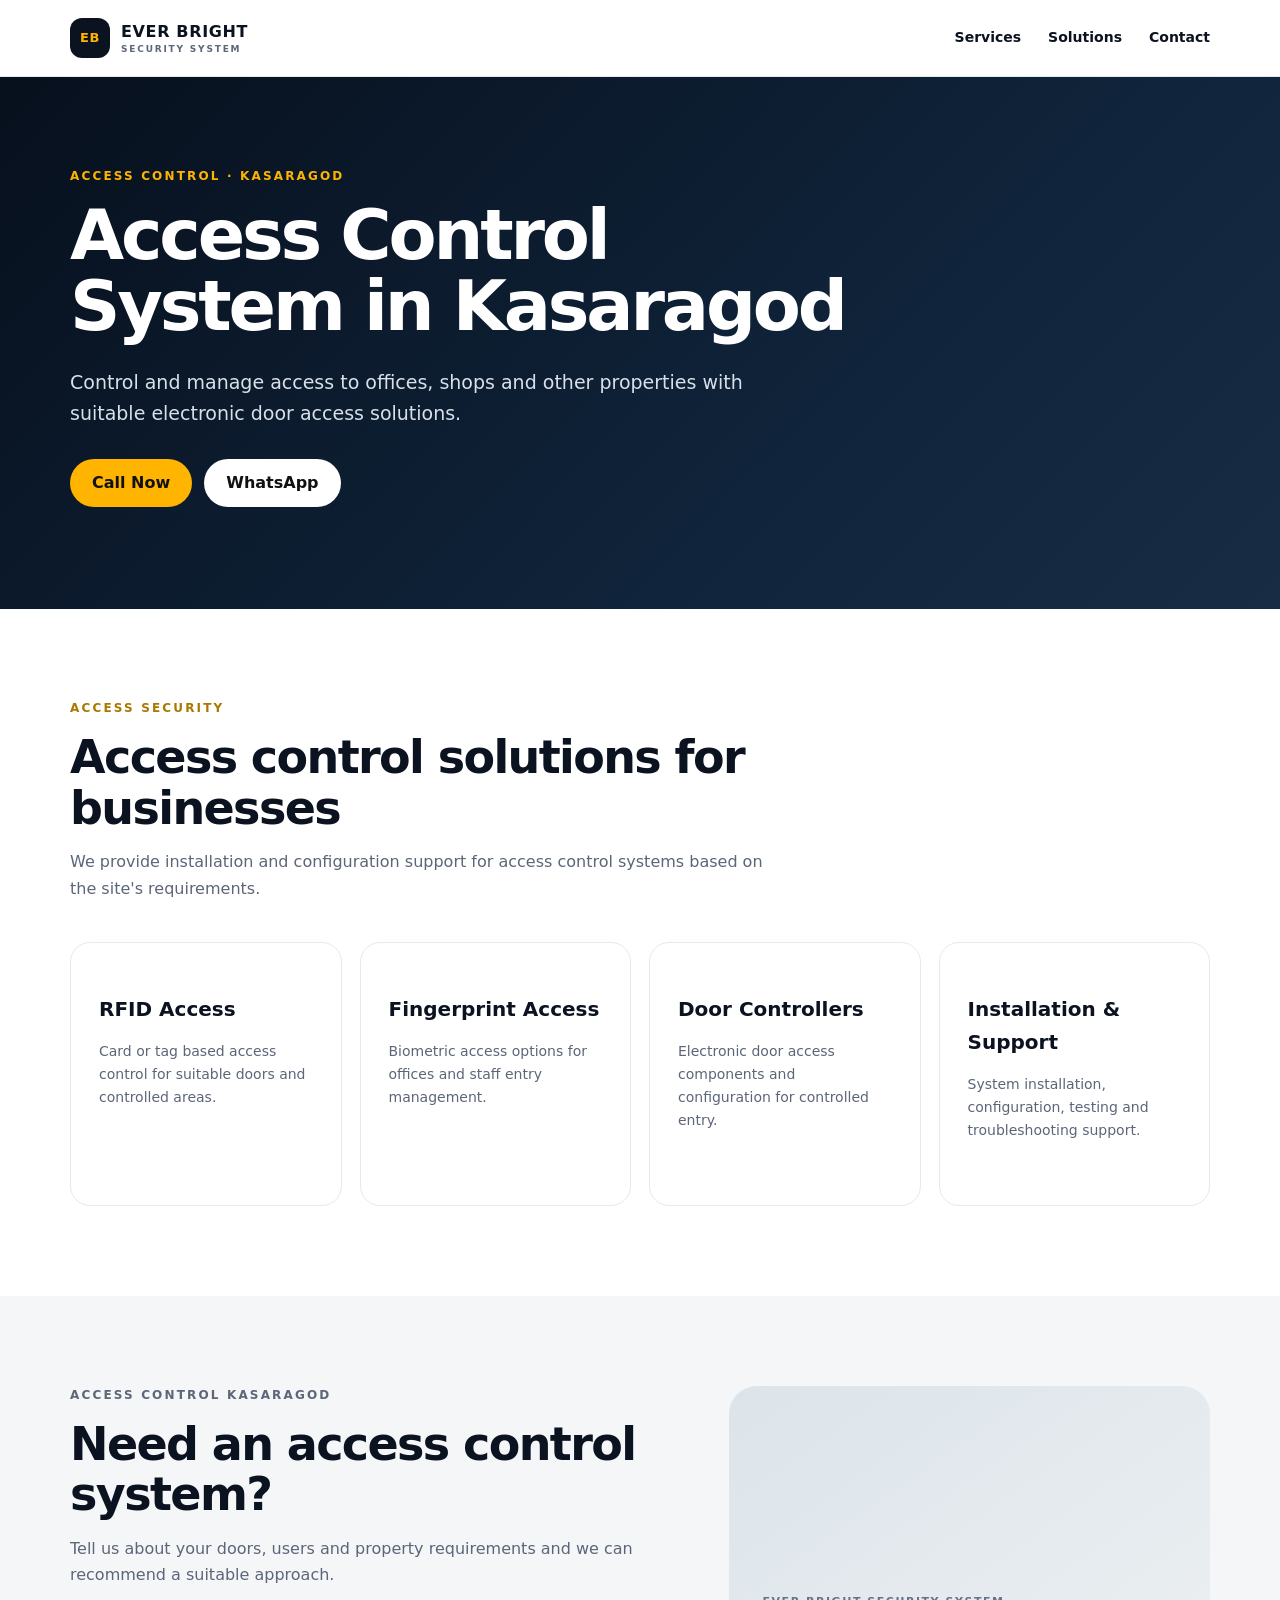
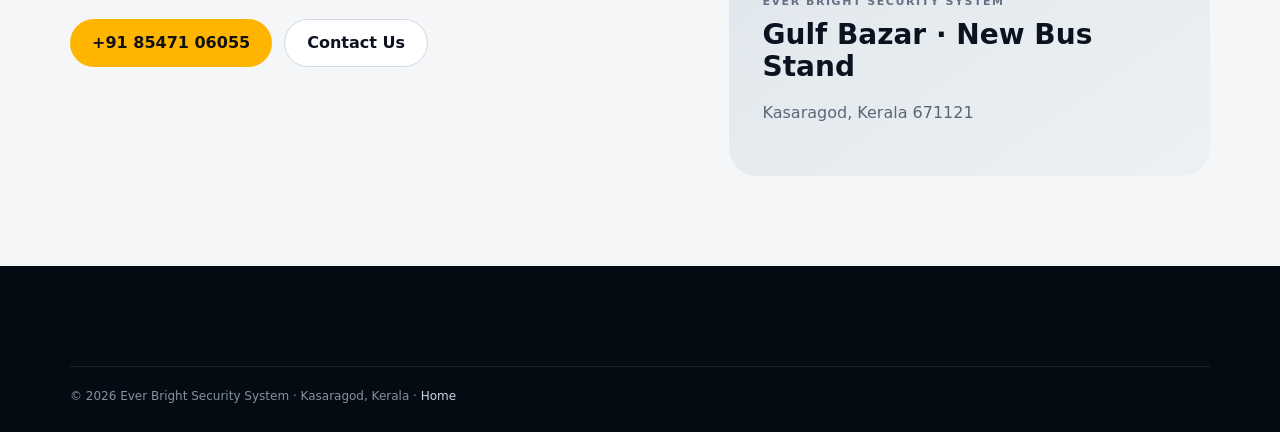
==== pages/access-control-kasaragod.html @ 08b2c4dd "Add access control Kasaragod SEO landing page" ====
<!doctype html><html lang="en-IN"><head><meta charset="utf-8"><meta name="viewport" content="width=device-width,initial-scale=1"><title>Access Control System in Kasaragod | Ever Bright</title><meta name="description" content="Access control systems in Kasaragod for homes, shops, offices and commercial properties. RFID, fingerprint and door access solutions with installation and support."><link rel="canonical" href="https://everbrightsolution.in/pages/access-control-kasaragod.html"><link rel="stylesheet" href="../css/style.css"></head><body><header class="site-header"><div class="container nav-wrap"><a class="brand" href="../index.html"><span class="brand-mark">EB</span><span>EVER BRIGHT<small>SECURITY SYSTEM</small></span></a><nav class="nav"><a href="../index.html#services">Services</a><a href="../index.html#solutions">Solutions</a><a href="../index.html#contact">Contact</a></nav></div></header><main><section class="hero"><div class="container"><p class="eyebrow">ACCESS CONTROL · KASARAGOD</p><h1>Access Control System in Kasaragod</h1><p class="hero-copy">Control and manage access to offices, shops and other properties with suitable electronic door access solutions.</p><div class="actions"><a class="btn primary" href="tel:+918547106055">Call Now</a><a class="btn light" href="https://wa.me/918547106055?text=I%20need%20an%20access%20control%20system%20in%20Kasaragod" target="_blank" rel="noopener">WhatsApp</a></div></div></section><section class="section"><div class="container"><div class="section-head"><p class="eyebrow">ACCESS SECURITY</p><h2>Access control solutions for businesses</h2><p>We provide installation and configuration support for access control systems based on the site's requirements.</p></div><div class="cards"><div class="card"><h3>RFID Access</h3><p>Card or tag based access control for suitable doors and controlled areas.</p></div><div class="card"><h3>Fingerprint Access</h3><p>Biometric access options for offices and staff entry management.</p></div><div class="card"><h3>Door Controllers</h3><p>Electronic door access components and configuration for controlled entry.</p></div><div class="card"><h3>Installation & Support</h3><p>System installation, configuration, testing and troubleshooting support.</p></div></div></div></section><section class="contact-section"><div class="container contact-grid"><div><p class="eyebrow">ACCESS CONTROL KASARAGOD</p><h2>Need an access control system?</h2><p>Tell us about your doors, users and property requirements and we can recommend a suitable approach.</p><div class="actions"><a class="btn primary" href="tel:+918547106055">+91 85471 06055</a><a class="btn outline" href="../index.html#contact">Contact Us</a></div></div><div class="map-card"><span>EVER BRIGHT SECURITY SYSTEM</span><strong>Gulf Bazar · New Bus Stand</strong><p>Kasaragod, Kerala 671121</p></div></div></section></main><footer><div class="container copyright">© 2026 Ever Bright Security System · Kasaragod, Kerala · <a href="../index.html">Home</a></div></footer></body></html>
---- css/style.css ----
:root{--ink:#0b1220;--muted:#5c6678;--line:#e5e9f0;--soft:#f5f7fa;--accent:#ffb400;--dark:#08111f;--white:#fff;--radius:20px}*{box-sizing:border-box}html{scroll-behavior:smooth}body{margin:0;font-family:Inter,ui-sans-serif,system-ui,-apple-system,BlinkMacSystemFont,"Segoe UI",sans-serif;color:var(--ink);line-height:1.65;background:#fff}a{color:inherit;text-decoration:none}.container{width:min(1140px,92%);margin:auto}.site-header{position:sticky;top:0;z-index:50;background:rgba(255,255,255,.94);backdrop-filter:blur(14px);border-bottom:1px solid var(--line)}.nav-wrap{height:76px;display:flex;align-items:center;justify-content:space-between}.brand{display:flex;align-items:center;gap:11px;font-weight:900;letter-spacing:.04em}.brand small{display:block;font-size:9px;letter-spacing:.2em;color:var(--muted);margin-top:-3px}.brand-mark{width:40px;height:40px;border-radius:12px;display:grid;place-items:center;background:var(--ink);color:var(--accent);font-size:13px}.nav{display:flex;gap:27px;font-size:14px;font-weight:700}.nav a:hover,.text-link:hover{color:#9b6b00}.menu-toggle{display:none;border:0;background:none;font-size:25px}.hero{background:linear-gradient(135deg,#07101d 0%,#10243b 65%,#182d43 100%);color:#fff;padding:90px 0 72px;overflow:hidden}.hero-grid{display:grid;grid-template-columns:1.25fr .75fr;gap:70px;align-items:center}.eyebrow{font-size:12px;font-weight:900;letter-spacing:.18em;color:#a87800;margin:0 0 13px}.hero .eyebrow{color:var(--accent)}h1{font-size:clamp(42px,6vw,70px);line-height:1.02;letter-spacing:-.045em;margin:0 0 24px;max-width:780px}.hero-copy{font-size:19px;color:#d8e0ea;max-width:700px}.actions{display:flex;gap:12px;flex-wrap:wrap;margin:30px 0}.btn{display:inline-flex;align-items:center;justify-content:center;min-height:48px;padding:0 22px;border-radius:999px;font-weight:850}.btn.primary{background:var(--accent);color:#111}.btn.light{background:#fff;color:#111}.btn.outline{border:1px solid #d4dae3;background:#fff}.trust-row{display:flex;flex-wrap:wrap;gap:18px;color:#cbd5e1;font-size:13px}.hero-card{border:1px solid rgba(255,255,255,.15);background:rgba(255,255,255,.07);padding:32px;border-radius:28px;box-shadow:0 30px 70px rgba(0,0,0,.2)}.camera-icon{font-size:64px;color:var(--accent);line-height:1}.hero-card p{font-size:11px;letter-spacing:.18em;font-weight:900;color:#9aa9ba}.hero-card h2{font-size:28px;line-height:1.15;margin:8px 0 20px}.hero-card ul{padding:0;margin:0;list-style:none;color:#dce5ee}.hero-card li{padding:9px 0;border-bottom:1px solid rgba(255,255,255,.1)}.stats{border-bottom:1px solid var(--line)}.stats-grid{display:grid;grid-template-columns:repeat(4,1fr)}.stats-grid div{padding:25px 18px;border-right:1px solid var(--line)}.stats-grid div:last-child{border:0}.stats strong,.stats span{display:block}.stats strong{font-size:21px}.stats span{font-size:12px;color:var(--muted)}.section{padding:90px 0}.soft{background:var(--soft)}.section-head{max-width:720px;margin-bottom:40px}.section-head h2,.contact-section h2,.about-grid h2{font-size:clamp(30px,4vw,46px);line-height:1.1;letter-spacing:-.035em;margin:0 0 15px}.section-head p:not(.eyebrow),.about-grid p,.contact-grid>div>p{color:var(--muted)}.cards{display:grid;grid-template-columns:repeat(4,1fr);gap:18px}.card{padding:28px;border:1px solid var(--line);border-radius:var(--radius);transition:.2s;background:#fff}.card:hover{transform:translateY(-5px);box-shadow:0 16px 35px rgba(10,20,40,.09);border-color:#ccd4df}.icon{display:grid;place-items:center;width:44px;height:44px;border-radius:12px;background:#fff5d9;color:#a87800;font-size:20px}.card h3{font-size:20px;margin:22px 0 8px}.card p{font-size:14px;color:var(--muted);min-height:90px}.arrow,.text-link{font-weight:850;color:#8d6200;font-size:13px}.dark{background:var(--dark);color:#fff}.dark .section-head p:not(.eyebrow){color:#aebdce}.dark .eyebrow{color:var(--accent)}.solution-grid{display:grid;grid-template-columns:repeat(4,1fr);gap:14px}.solution-grid a{padding:26px;border:1px solid rgba(255,255,255,.12);border-radius:18px;background:rgba(255,255,255,.045)}.solution-grid strong,.solution-grid span{display:block}.solution-grid strong{font-size:18px}.solution-grid span{color:#aebdce;font-size:13px;margin-top:8px}.brand-grid{display:grid;grid-template-columns:repeat(3,1fr);gap:18px}.brand-grid a{border:1px solid var(--line);border-radius:18px;padding:28px;background:#fff}.brand-grid strong,.brand-grid span{display:block}.brand-grid strong{font-size:24px;letter-spacing:.08em}.brand-grid span{font-size:13px;color:var(--muted)}.project-grid{display:grid;grid-template-columns:repeat(3,1fr);gap:18px}.project-placeholder{min-height:270px;border-radius:22px;background:linear-gradient(145deg,#dfe5ec,#f7f8fa);padding:25px;display:flex;flex-direction:column;justify-content:flex-end}.project-placeholder span{font-size:12px;font-weight:900;color:#778294}.project-placeholder h3{margin:6px 0 0;font-size:22px}.project-placeholder p{margin:0;color:var(--muted);font-size:13px}.about-grid{display:grid;grid-template-columns:1.15fr .85fr;gap:70px;align-items:center}.check-list{display:grid;gap:10px}.check-list div{padding:15px 18px;border:1px solid var(--line);border-radius:13px;font-weight:700}.contact-section{background:#f4f6f8;padding:90px 0}.contact-grid{display:grid;grid-template-columns:1.1fr .9fr;gap:70px}.contact-details{margin-top:28px}.contact-details p{margin:18px 0;color:var(--muted)}.contact-details strong{color:var(--ink)}.map-card{min-height:390px;border-radius:28px;background:linear-gradient(145deg,#dce4ea,#eef1f3);padding:34px;display:flex;flex-direction:column;justify-content:flex-end}.map-card span{font-size:11px;font-weight:900;letter-spacing:.14em;color:#667386}.map-card strong{font-size:28px;line-height:1.15;margin-top:8px}.map-card p{color:var(--muted)}.map-card a{font-weight:850;color:#8d6200}footer{background:#050b13;color:#c2ccd8;padding:60px 0 25px}.footer-grid{display:grid;grid-template-columns:2fr 1fr 1fr;gap:50px}.footer-brand{color:#fff}.footer-grid h3{color:#fff;font-size:14px}.footer-grid a:not(.brand){display:block;font-size:13px;margin:8px 0}.copyright{border-top:1px solid rgba(255,255,255,.1);margin-top:40px;padding-top:20px;font-size:12px;color:#8491a1}.copyright a{color:#cbd5e1}@media(max-width:900px){.nav{display:none}.menu-toggle{display:block}.hero-grid,.about-grid,.contact-grid{grid-template-columns:1fr}.hero{padding-top:60px}.cards{grid-template-columns:repeat(2,1fr)}.solution-grid{grid-template-columns:repeat(2,1fr)}.stats-grid{grid-template-columns:repeat(2,1fr)}.stats-grid div:nth-child(2){border-right:0}.brand-grid,.project-grid{grid-template-columns:1fr}.footer-grid{grid-template-columns:1fr 1fr}}@media(max-width:560px){.cards,.solution-grid,.stats-grid{grid-template-columns:1fr}.stats-grid div{border-right:0;border-bottom:1px solid var(--line)}h1{font-size:43px}.section{padding:65px 0}.hero-card{padding:25px}.footer-grid{grid-template-columns:1fr}.nav-wrap{height:68px}}
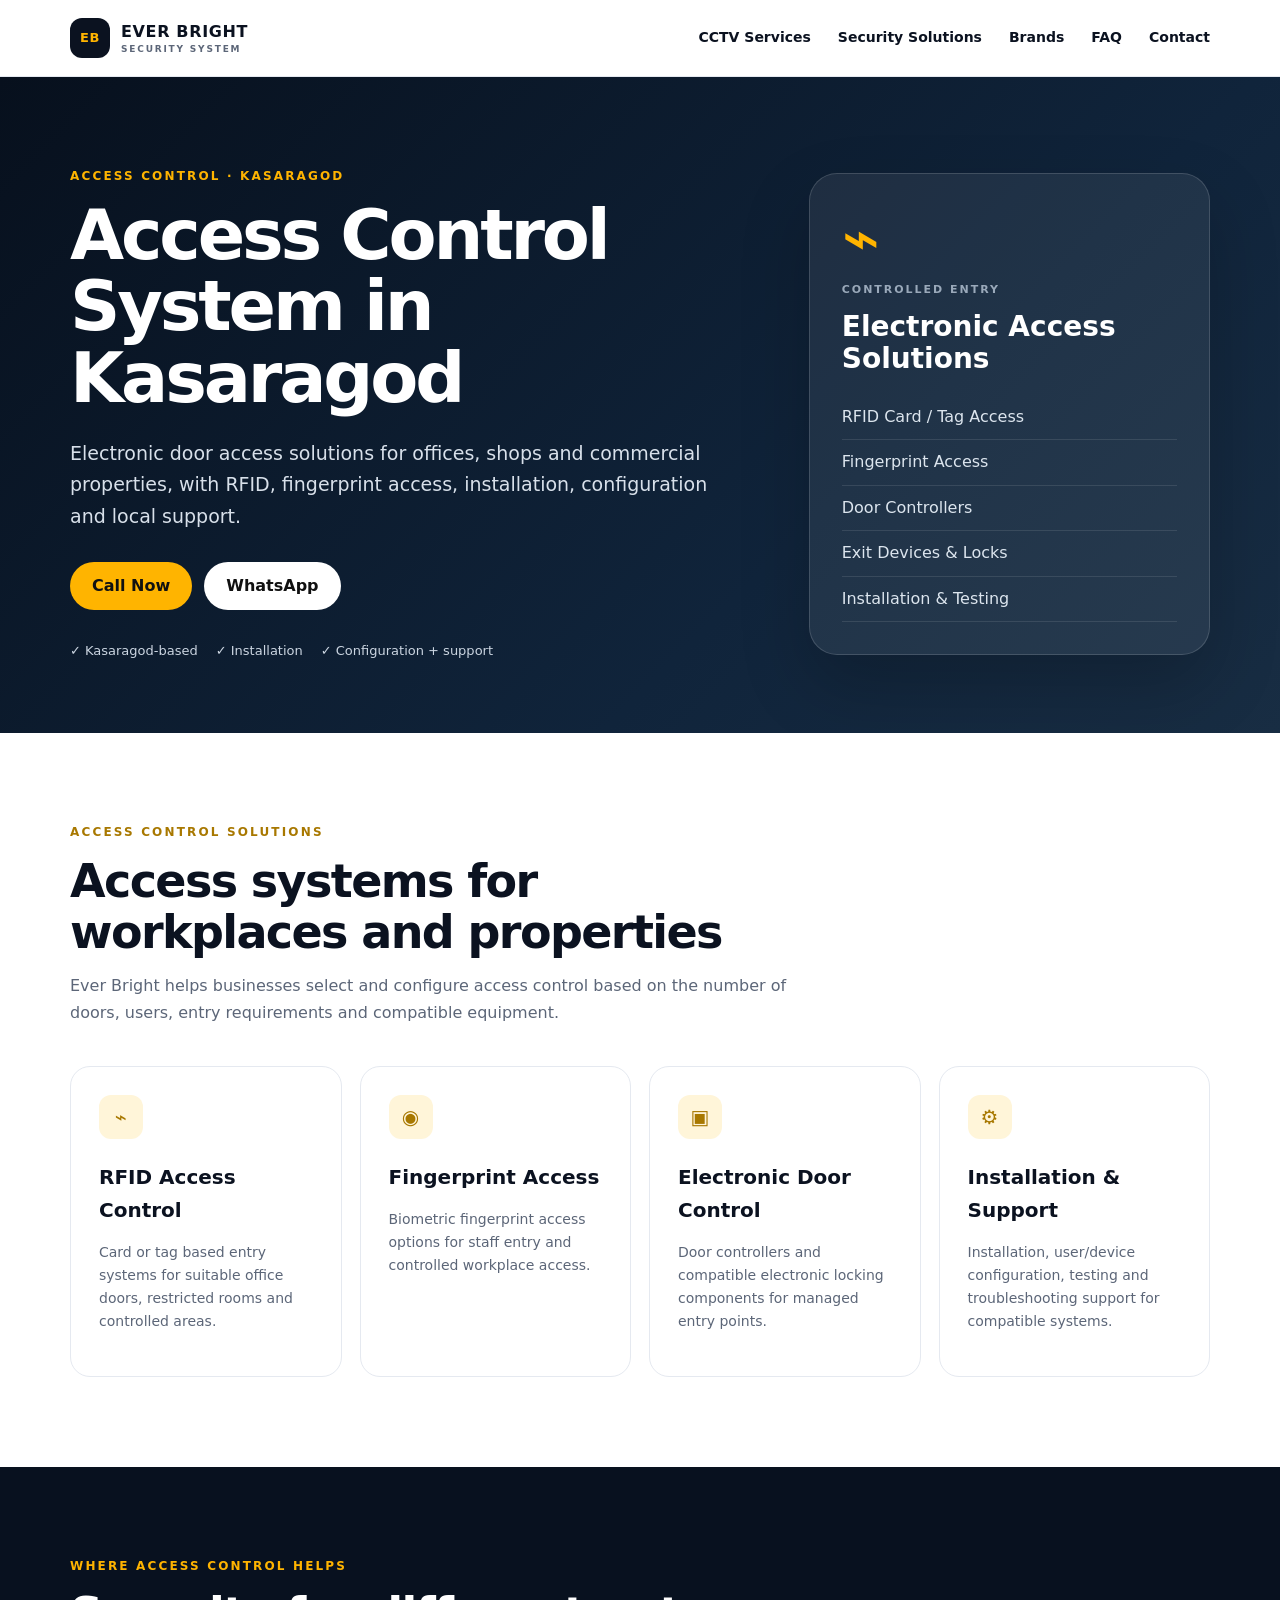
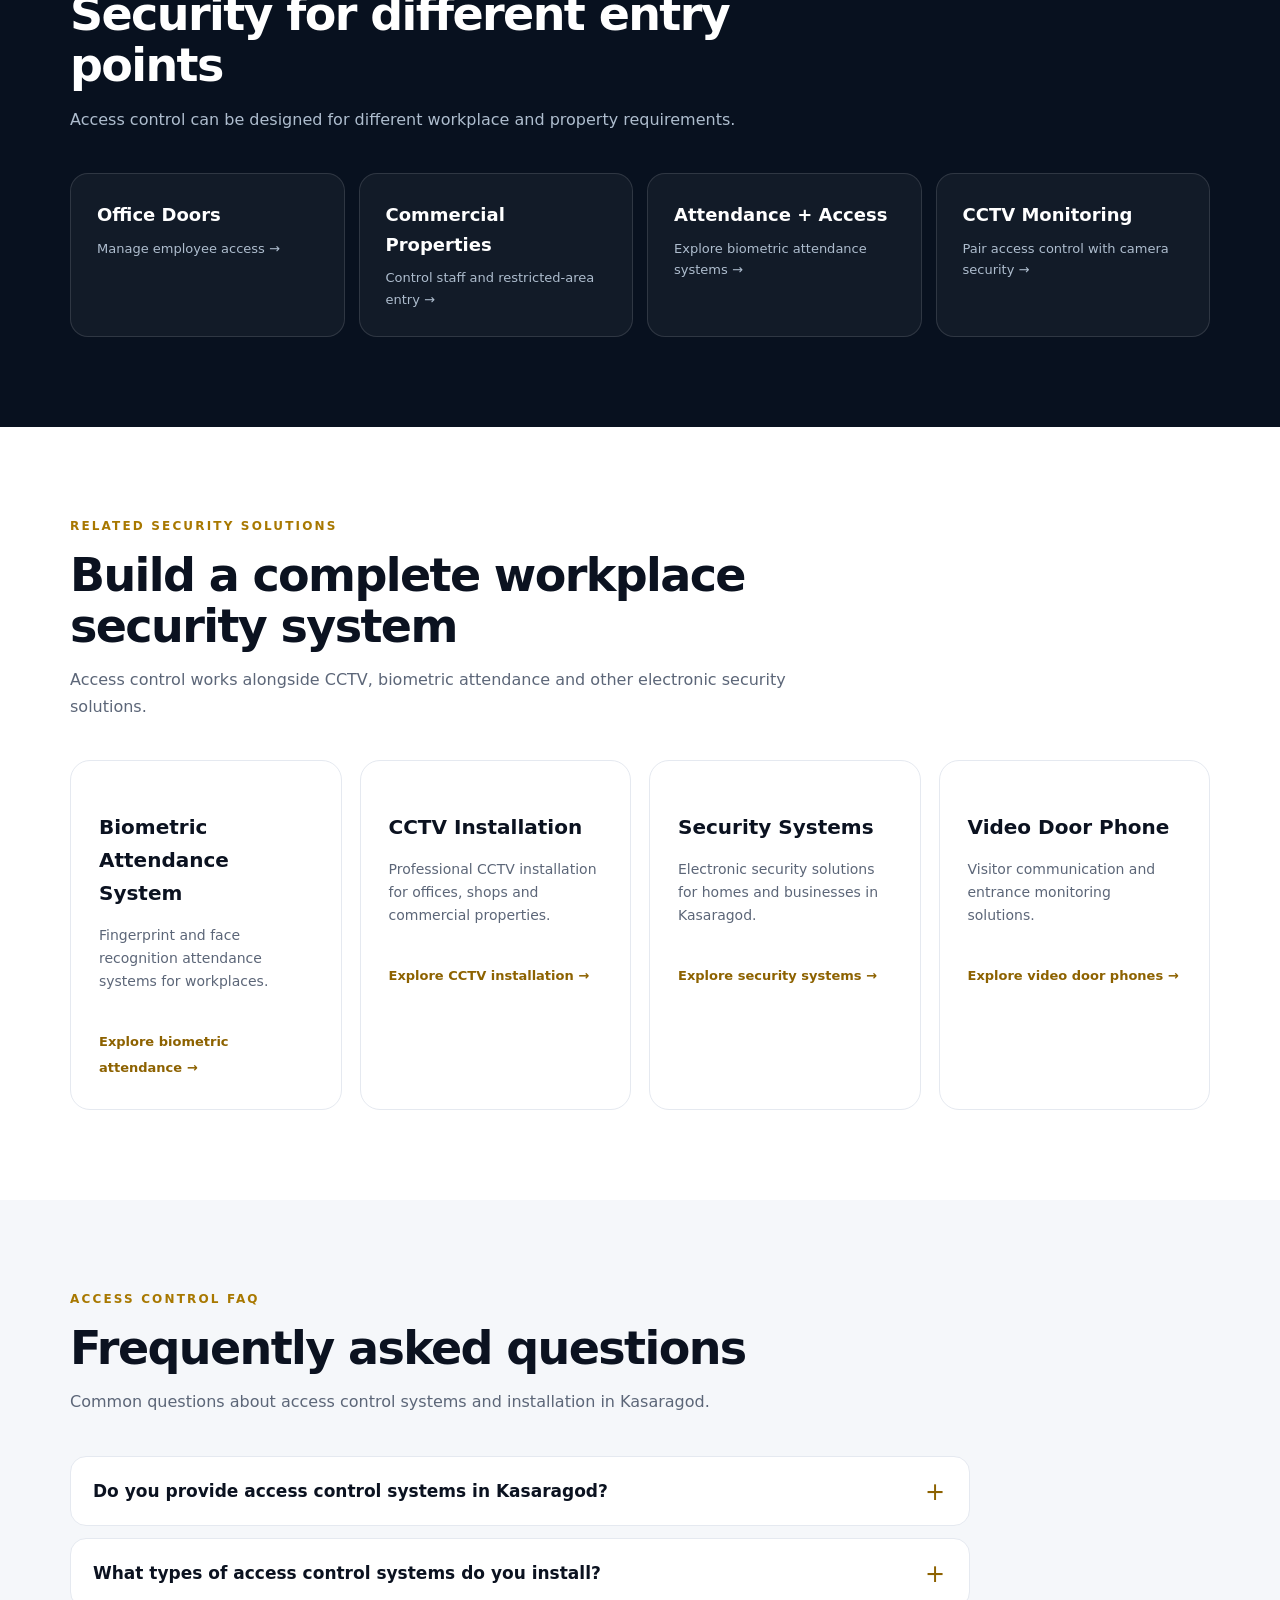
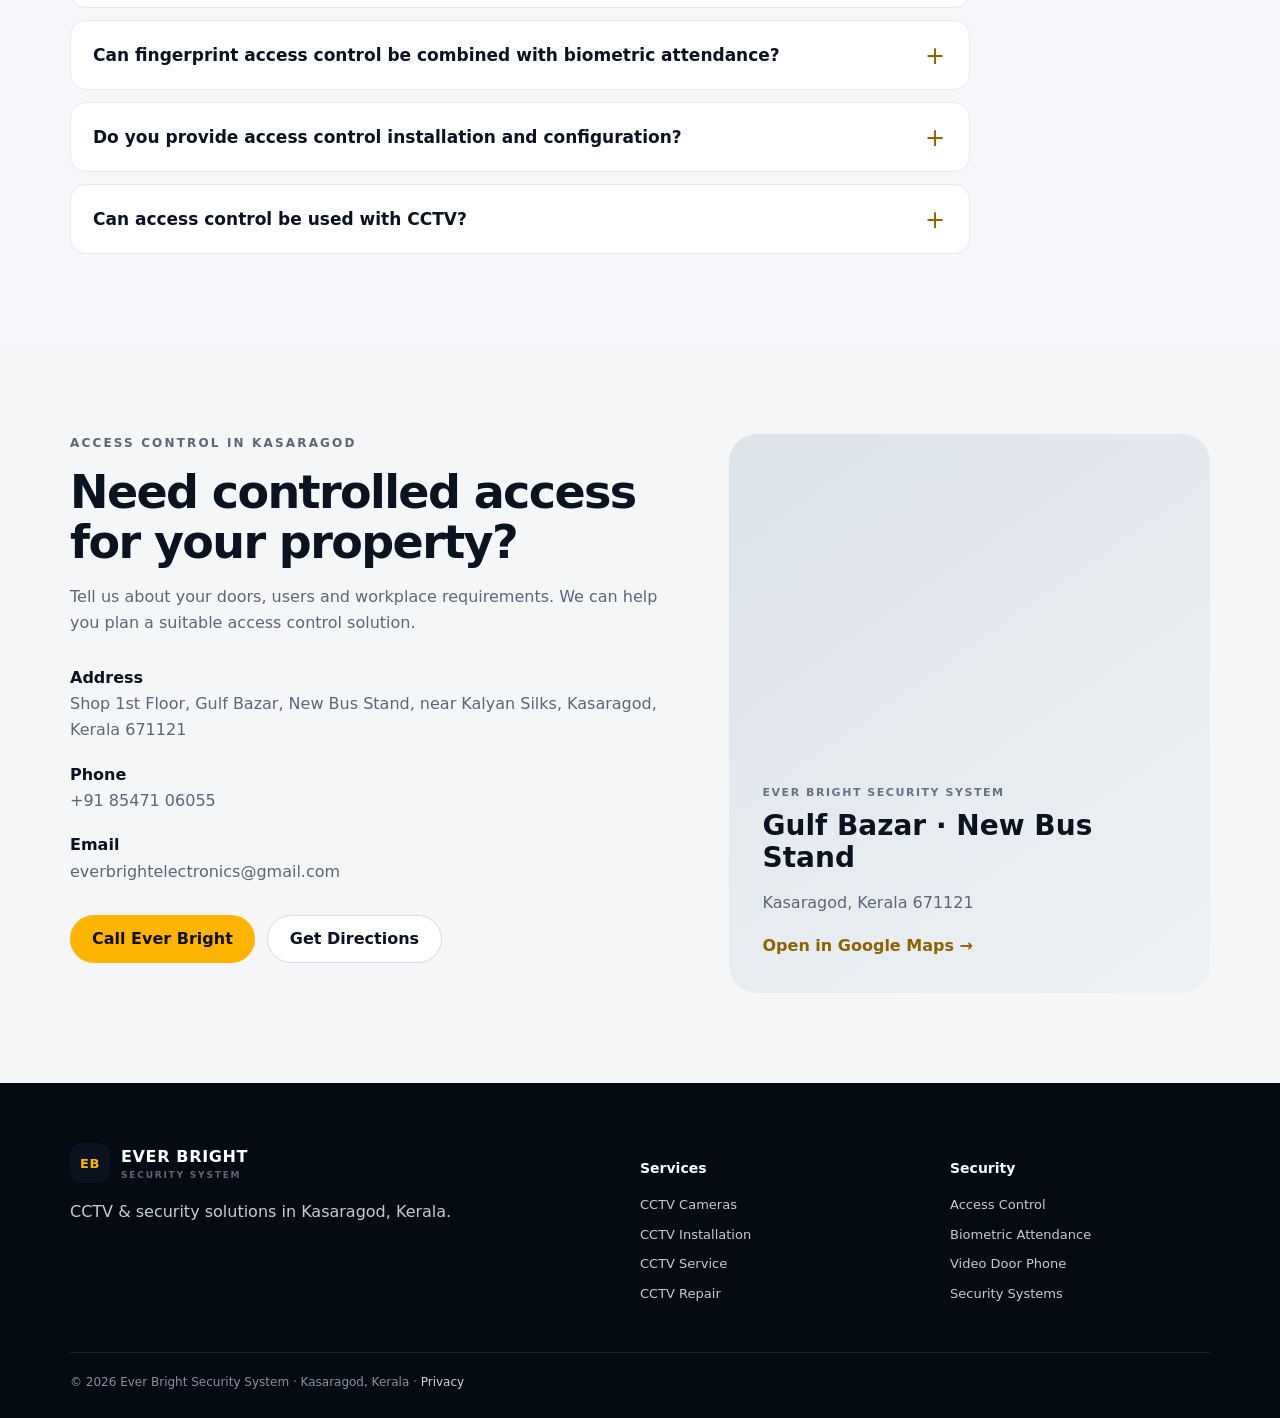
==== commit 6b11d407: "Strengthen access control local SEO page and internal links" ====
--- a/pages/access-control-kasaragod.html
+++ b/pages/access-control-kasaragod.html
@@ -1 +1 @@
-<!doctype html><html lang="en-IN"><head><meta charset="utf-8"><meta name="viewport" content="width=device-width,initial-scale=1"><title>Access Control System in Kasaragod | Ever Bright</title><meta name="description" content="Access control systems in Kasaragod for homes, shops, offices and commercial properties. RFID, fingerprint and door access solutions with installation and support."><link rel="canonical" href="https://everbrightsolution.in/pages/access-control-kasaragod.html"><link rel="stylesheet" href="../css/style.css"></head><body><header class="site-header"><div class="container nav-wrap"><a class="brand" href="../index.html"><span class="brand-mark">EB</span><span>EVER BRIGHT<small>SECURITY SYSTEM</small></span></a><nav class="nav"><a href="../index.html#services">Services</a><a href="../index.html#solutions">Solutions</a><a href="../index.html#contact">Contact</a></nav></div></header><main><section class="hero"><div class="container"><p class="eyebrow">ACCESS CONTROL · KASARAGOD</p><h1>Access Control System in Kasaragod</h1><p class="hero-copy">Control and manage access to offices, shops and other properties with suitable electronic door access solutions.</p><div class="actions"><a class="btn primary" href="tel:+918547106055">Call Now</a><a class="btn light" href="https://wa.me/918547106055?text=I%20need%20an%20access%20control%20system%20in%20Kasaragod" target="_blank" rel="noopener">WhatsApp</a></div></div></section><section class="section"><div class="container"><div class="section-head"><p class="eyebrow">ACCESS SECURITY</p><h2>Access control solutions for businesses</h2><p>We provide installation and configuration support for access control systems based on the site's requirements.</p></div><div class="cards"><div class="card"><h3>RFID Access</h3><p>Card or tag based access control for suitable doors and controlled areas.</p></div><div class="card"><h3>Fingerprint Access</h3><p>Biometric access options for offices and staff entry management.</p></div><div class="card"><h3>Door Controllers</h3><p>Electronic door access components and configuration for controlled entry.</p></div><div class="card"><h3>Installation & Support</h3><p>System installation, configuration, testing and troubleshooting support.</p></div></div></div></section><section class="contact-section"><div class="container contact-grid"><div><p class="eyebrow">ACCESS CONTROL KASARAGOD</p><h2>Need an access control system?</h2><p>Tell us about your doors, users and property requirements and we can recommend a suitable approach.</p><div class="actions"><a class="btn primary" href="tel:+918547106055">+91 85471 06055</a><a class="btn outline" href="../index.html#contact">Contact Us</a></div></div><div class="map-card"><span>EVER BRIGHT SECURITY SYSTEM</span><strong>Gulf Bazar · New Bus Stand</strong><p>Kasaragod, Kerala 671121</p></div></div></section></main><footer><div class="container copyright">© 2026 Ever Bright Security System · Kasaragod, Kerala · <a href="../index.html">Home</a></div></footer></body></html>+<!doctype html><html lang="en-IN"><head><meta charset="utf-8"><meta name="viewport" content="width=device-width,initial-scale=1"><title>Access Control System in Kasaragod | RFID, Fingerprint & Door Access | Ever Bright</title><meta name="description" content="Access control system in Kasaragod for offices, shops and commercial properties. RFID, fingerprint and electronic door access with installation, configuration and support by Ever Bright."><meta name="robots" content="index,follow"><link rel="canonical" href="https://everbrightsolution.in/pages/access-control-kasaragod.html"><meta property="og:title" content="Access Control System in Kasaragod | Ever Bright"><meta property="og:description" content="RFID, fingerprint and electronic door access systems with installation and support in Kasaragod."><meta property="og:type" content="website"><meta property="og:url" content="https://everbrightsolution.in/pages/access-control-kasaragod.html"><link rel="stylesheet" href="../css/style.css"><script type="application/ld+json">{"@context":"https://schema.org","@type":"Service","name":"Access Control System in Kasaragod","serviceType":"Access Control System Installation","provider":{"@type":"LocalBusiness","name":"Ever Bright Security System","url":"https://everbrightsolution.in/","telephone":"+91-8547106055","address":{"@type":"PostalAddress","streetAddress":"Shop 1st Floor, Gulf Bazar, New Bus Stand, near Kalyan Silks","addressLocality":"Kasaragod","addressRegion":"Kerala","postalCode":"671121","addressCountry":"IN"}},"areaServed":{"@type":"City","name":"Kasaragod"},"description":"RFID, fingerprint and electronic door access systems with installation, configuration and support in Kasaragod."}</script><script type="application/ld+json">{"@context":"https://schema.org","@type":"FAQPage","mainEntity":[{"@type":"Question","name":"Do you provide access control systems in Kasaragod?","acceptedAnswer":{"@type":"Answer","text":"Yes. Ever Bright provides access control solutions in Kasaragod for offices, shops and commercial properties, including RFID, fingerprint and electronic door access systems."}},{"@type":"Question","name":"What types of access control systems do you install?","acceptedAnswer":{"@type":"Answer","text":"Depending on the site requirements, we support RFID card or tag access, fingerprint biometric access and electronic door controller solutions."}},{"@type":"Question","name":"Can fingerprint access control be combined with biometric attendance?","acceptedAnswer":{"@type":"Answer","text":"Suitable devices and systems can combine access and attendance functions. We can assess the workplace requirement and compatible equipment before installation."}},{"@type":"Question","name":"Do you provide access control installation and configuration?","acceptedAnswer":{"@type":"Answer","text":"Yes. We provide installation, configuration, testing and troubleshooting support for compatible access control systems."}},{"@type":"Question","name":"Can access control be used with CCTV?","acceptedAnswer":{"@type":"Answer","text":"Access control and CCTV can complement each other. CCTV can monitor entrances while access control manages authorized entry, subject to compatible equipment and system design."}}]}</script></head><body><header class="site-header"><div class="container nav-wrap"><a class="brand" href="../index.html" aria-label="Ever Bright Security System home"><span class="brand-mark">EB</span><span>EVER BRIGHT<small>SECURITY SYSTEM</small></span></a><nav class="nav" aria-label="Main navigation"><a href="../index.html#services">CCTV Services</a><a href="../index.html#solutions">Security Solutions</a><a href="../index.html#brands">Brands</a><a href="../index.html#faq">FAQ</a><a href="../index.html#contact">Contact</a></nav></div></header><main><section class="hero"><div class="container hero-grid"><div><p class="eyebrow">ACCESS CONTROL · KASARAGOD</p><h1>Access Control System in Kasaragod</h1><p class="hero-copy">Electronic door access solutions for offices, shops and commercial properties, with RFID, fingerprint access, installation, configuration and local support.</p><div class="actions"><a class="btn primary" href="tel:+918547106055">Call Now</a><a class="btn light" href="https://wa.me/918547106055?text=Hello%20Ever%20Bright%2C%20I%20need%20an%20access%20control%20system%20in%20Kasaragod." target="_blank" rel="noopener">WhatsApp</a></div><div class="trust-row"><span>✓ Kasaragod-based</span><span>✓ Installation</span><span>✓ Configuration + support</span></div></div><div class="hero-card"><div class="camera-icon">⌁</div><p>CONTROLLED ENTRY</p><h2>Electronic Access Solutions</h2><ul><li>RFID Card / Tag Access</li><li>Fingerprint Access</li><li>Door Controllers</li><li>Exit Devices &amp; Locks</li><li>Installation &amp; Testing</li></ul></div></div></section><section class="section"><div class="container"><div class="section-head"><p class="eyebrow">ACCESS CONTROL SOLUTIONS</p><h2>Access systems for workplaces and properties</h2><p>Ever Bright helps businesses select and configure access control based on the number of doors, users, entry requirements and compatible equipment.</p></div><div class="cards"><div class="card"><span class="icon">⌁</span><h3>RFID Access Control</h3><p>Card or tag based entry systems for suitable office doors, restricted rooms and controlled areas.</p></div><div class="card"><span class="icon">◉</span><h3>Fingerprint Access</h3><p>Biometric fingerprint access options for staff entry and controlled workplace access.</p></div><div class="card"><span class="icon">▣</span><h3>Electronic Door Control</h3><p>Door controllers and compatible electronic locking components for managed entry points.</p></div><div class="card"><span class="icon">⚙</span><h3>Installation &amp; Support</h3><p>Installation, user/device configuration, testing and troubleshooting support for compatible systems.</p></div></div></div></section><section class="section dark"><div class="container"><div class="section-head"><p class="eyebrow">WHERE ACCESS CONTROL HELPS</p><h2>Security for different entry points</h2><p>Access control can be designed for different workplace and property requirements.</p></div><div class="solution-grid"><a href="../index.html#contact"><strong>Office Doors</strong><span>Manage employee access →</span></a><a href="../index.html#contact"><strong>Commercial Properties</strong><span>Control staff and restricted-area entry →</span></a><a href="../pages/biometric-attendance-kasaragod.html"><strong>Attendance + Access</strong><span>Explore biometric attendance systems →</span></a><a href="../pages/cctv-cameras-kasaragod.html"><strong>CCTV Monitoring</strong><span>Pair access control with camera security →</span></a></div></div></section><section class="section"><div class="container"><div class="section-head"><p class="eyebrow">RELATED SECURITY SOLUTIONS</p><h2>Build a complete workplace security system</h2><p>Access control works alongside CCTV, biometric attendance and other electronic security solutions.</p></div><div class="cards"><a class="card" href="../pages/biometric-attendance-kasaragod.html"><h3>Biometric Attendance System</h3><p>Fingerprint and face recognition attendance systems for workplaces.</p><span class="arrow">Explore biometric attendance →</span></a><a class="card" href="../pages/cctv-installation-kasaragod.html"><h3>CCTV Installation</h3><p>Professional CCTV installation for offices, shops and commercial properties.</p><span class="arrow">Explore CCTV installation →</span></a><a class="card" href="../pages/security-systems-kasaragod.html"><h3>Security Systems</h3><p>Electronic security solutions for homes and businesses in Kasaragod.</p><span class="arrow">Explore security systems →</span></a><a class="card" href="../pages/video-door-phone-kasaragod.html"><h3>Video Door Phone</h3><p>Visitor communication and entrance monitoring solutions.</p><span class="arrow">Explore video door phones →</span></a></div></div></section><section class="section soft"><div class="container"><div class="section-head"><p class="eyebrow">ACCESS CONTROL FAQ</p><h2>Frequently asked questions</h2><p>Common questions about access control systems and installation in Kasaragod.</p></div><div class="faq-list"><details><summary>Do you provide access control systems in Kasaragod?</summary><p>Yes. We provide access control solutions for offices, shops and commercial properties, including RFID, fingerprint and electronic door access systems.</p></details><details><summary>What types of access control systems do you install?</summary><p>Depending on the site requirements, we support RFID card or tag access, fingerprint biometric access and electronic door controller solutions.</p></details><details><summary>Can fingerprint access control be combined with biometric attendance?</summary><p>Suitable devices and systems can combine access and attendance functions. We can assess the workplace requirement and compatible equipment before installation.</p></details><details><summary>Do you provide access control installation and configuration?</summary><p>Yes. We provide installation, configuration, testing and troubleshooting support for compatible access control systems.</p></details><details><summary>Can access control be used with CCTV?</summary><p>Access control and CCTV can complement each other. CCTV can monitor entrances while access control manages authorized entry, subject to compatible equipment and system design.</p></details></div></div></section><section class="contact-section"><div class="container contact-grid"><div><p class="eyebrow">ACCESS CONTROL IN KASARAGOD</p><h2>Need controlled access for your property?</h2><p>Tell us about your doors, users and workplace requirements. We can help you plan a suitable access control solution.</p><div class="contact-details"><p><strong>Address</strong><br>Shop 1st Floor, Gulf Bazar, New Bus Stand, near Kalyan Silks, Kasaragod, Kerala 671121</p><p><strong>Phone</strong><br><a href="tel:+918547106055">+91 85471 06055</a></p><p><strong>Email</strong><br><a href="mailto:everbrightelectronics@gmail.com">everbrightelectronics@gmail.com</a></p></div><div class="actions"><a class="btn primary" href="tel:+918547106055">Call Ever Bright</a><a class="btn outline" href="https://www.google.com/maps/search/?api=1&amp;query=Ever+Bright+Security+System+Kasaragod" target="_blank" rel="noopener">Get Directions</a></div></div><div class="map-card"><span>EVER BRIGHT SECURITY SYSTEM</span><strong>Gulf Bazar · New Bus Stand</strong><p>Kasaragod, Kerala 671121</p><a href="https://www.google.com/maps/search/?api=1&amp;query=Ever+Bright+Security+System+Kasaragod" target="_blank" rel="noopener">Open in Google Maps →</a></div></div></section></main><footer><div class="container footer-grid"><div><a class="brand footer-brand" href="../index.html"><span class="brand-mark">EB</span><span>EVER BRIGHT<small>SECURITY SYSTEM</small></span></a><p>CCTV &amp; security solutions in Kasaragod, Kerala.</p></div><div><h3>Services</h3><a href="../pages/cctv-cameras-kasaragod.html">CCTV Cameras</a><a href="../pages/cctv-installation-kasaragod.html">CCTV Installation</a><a href="../pages/cctv-service-kasaragod.html">CCTV Service</a><a href="../pages/cctv-repair-kasaragod.html">CCTV Repair</a></div><div><h3>Security</h3><a href="../pages/access-control-kasaragod.html">Access Control</a><a href="../pages/biometric-attendance-kasaragod.html">Biometric Attendance</a><a href="../pages/video-door-phone-kasaragod.html">Video Door Phone</a><a href="../pages/security-systems-kasaragod.html">Security Systems</a></div></div><div class="container copyright">© 2026 Ever Bright Security System · Kasaragod, Kerala · <a href="../privacy.html">Privacy</a></div></footer></body></html>
--- a/css/style.css
+++ b/css/style.css
@@ -1 +1 @@
-:root{--ink:#0b1220;--muted:#5c6678;--line:#e5e9f0;--soft:#f5f7fa;--accent:#ffb400;--dark:#08111f;--white:#fff;--radius:20px}*{box-sizing:border-box}html{scroll-behavior:smooth}body{margin:0;font-family:Inter,ui-sans-serif,system-ui,-apple-system,BlinkMacSystemFont,"Segoe UI",sans-serif;color:var(--ink);line-height:1.65;background:#fff}a{color:inherit;text-decoration:none}.container{width:min(1140px,92%);margin:auto}.site-header{position:sticky;top:0;z-index:50;background:rgba(255,255,255,.94);backdrop-filter:blur(14px);border-bottom:1px solid var(--line)}.nav-wrap{height:76px;display:flex;align-items:center;justify-content:space-between}.brand{display:flex;align-items:center;gap:11px;font-weight:900;letter-spacing:.04em}.brand small{display:block;font-size:9px;letter-spacing:.2em;color:var(--muted);margin-top:-3px}.brand-mark{width:40px;height:40px;border-radius:12px;display:grid;place-items:center;background:var(--ink);color:var(--accent);font-size:13px}.nav{display:flex;gap:27px;font-size:14px;font-weight:700}.nav a:hover,.text-link:hover{color:#9b6b00}.menu-toggle{display:none;border:0;background:none;font-size:25px}.hero{background:linear-gradient(135deg,#07101d 0%,#10243b 65%,#182d43 100%);color:#fff;padding:90px 0 72px;overflow:hidden}.hero-grid{display:grid;grid-template-columns:1.25fr .75fr;gap:70px;align-items:center}.eyebrow{font-size:12px;font-weight:900;letter-spacing:.18em;color:#a87800;margin:0 0 13px}.hero .eyebrow{color:var(--accent)}h1{font-size:clamp(42px,6vw,70px);line-height:1.02;letter-spacing:-.045em;margin:0 0 24px;max-width:780px}.hero-copy{font-size:19px;color:#d8e0ea;max-width:700px}.actions{display:flex;gap:12px;flex-wrap:wrap;margin:30px 0}.btn{display:inline-flex;align-items:center;justify-content:center;min-height:48px;padding:0 22px;border-radius:999px;font-weight:850}.btn.primary{background:var(--accent);color:#111}.btn.light{background:#fff;color:#111}.btn.outline{border:1px solid #d4dae3;background:#fff}.trust-row{display:flex;flex-wrap:wrap;gap:18px;color:#cbd5e1;font-size:13px}.hero-card{border:1px solid rgba(255,255,255,.15);background:rgba(255,255,255,.07);padding:32px;border-radius:28px;box-shadow:0 30px 70px rgba(0,0,0,.2)}.camera-icon{font-size:64px;color:var(--accent);line-height:1}.hero-card p{font-size:11px;letter-spacing:.18em;font-weight:900;color:#9aa9ba}.hero-card h2{font-size:28px;line-height:1.15;margin:8px 0 20px}.hero-card ul{padding:0;margin:0;list-style:none;color:#dce5ee}.hero-card li{padding:9px 0;border-bottom:1px solid rgba(255,255,255,.1)}.stats{border-bottom:1px solid var(--line)}.stats-grid{display:grid;grid-template-columns:repeat(4,1fr)}.stats-grid div{padding:25px 18px;border-right:1px solid var(--line)}.stats-grid div:last-child{border:0}.stats strong,.stats span{display:block}.stats strong{font-size:21px}.stats span{font-size:12px;color:var(--muted)}.section{padding:90px 0}.soft{background:var(--soft)}.section-head{max-width:720px;margin-bottom:40px}.section-head h2,.contact-section h2,.about-grid h2{font-size:clamp(30px,4vw,46px);line-height:1.1;letter-spacing:-.035em;margin:0 0 15px}.section-head p:not(.eyebrow),.about-grid p,.contact-grid>div>p{color:var(--muted)}.cards{display:grid;grid-template-columns:repeat(4,1fr);gap:18px}.card{padding:28px;border:1px solid var(--line);border-radius:var(--radius);transition:.2s;background:#fff}.card:hover{transform:translateY(-5px);box-shadow:0 16px 35px rgba(10,20,40,.09);border-color:#ccd4df}.icon{display:grid;place-items:center;width:44px;height:44px;border-radius:12px;background:#fff5d9;color:#a87800;font-size:20px}.card h3{font-size:20px;margin:22px 0 8px}.card p{font-size:14px;color:var(--muted);min-height:90px}.arrow,.text-link{font-weight:850;color:#8d6200;font-size:13px}.dark{background:var(--dark);color:#fff}.dark .section-head p:not(.eyebrow){color:#aebdce}.dark .eyebrow{color:var(--accent)}.solution-grid{display:grid;grid-template-columns:repeat(4,1fr);gap:14px}.solution-grid a{padding:26px;border:1px solid rgba(255,255,255,.12);border-radius:18px;background:rgba(255,255,255,.045)}.solution-grid strong,.solution-grid span{display:block}.solution-grid strong{font-size:18px}.solution-grid span{color:#aebdce;font-size:13px;margin-top:8px}.brand-grid{display:grid;grid-template-columns:repeat(3,1fr);gap:18px}.brand-grid a{border:1px solid var(--line);border-radius:18px;padding:28px;background:#fff}.brand-grid strong,.brand-grid span{display:block}.brand-grid strong{font-size:24px;letter-spacing:.08em}.brand-grid span{font-size:13px;color:var(--muted)}.project-grid{display:grid;grid-template-columns:repeat(3,1fr);gap:18px}.project-placeholder{min-height:270px;border-radius:22px;background:linear-gradient(145deg,#dfe5ec,#f7f8fa);padding:25px;display:flex;flex-direction:column;justify-content:flex-end}.project-placeholder span{font-size:12px;font-weight:900;color:#778294}.project-placeholder h3{margin:6px 0 0;font-size:22px}.project-placeholder p{margin:0;color:var(--muted);font-size:13px}.about-grid{display:grid;grid-template-columns:1.15fr .85fr;gap:70px;align-items:center}.check-list{display:grid;gap:10px}.check-list div{padding:15px 18px;border:1px solid var(--line);border-radius:13px;font-weight:700}.contact-section{background:#f4f6f8;padding:90px 0}.contact-grid{display:grid;grid-template-columns:1.1fr .9fr;gap:70px}.contact-details{margin-top:28px}.contact-details p{margin:18px 0;color:var(--muted)}.contact-details strong{color:var(--ink)}.map-card{min-height:390px;border-radius:28px;background:linear-gradient(145deg,#dce4ea,#eef1f3);padding:34px;display:flex;flex-direction:column;justify-content:flex-end}.map-card span{font-size:11px;font-weight:900;letter-spacing:.14em;color:#667386}.map-card strong{font-size:28px;line-height:1.15;margin-top:8px}.map-card p{color:var(--muted)}.map-card a{font-weight:850;color:#8d6200}footer{background:#050b13;color:#c2ccd8;padding:60px 0 25px}.footer-grid{display:grid;grid-template-columns:2fr 1fr 1fr;gap:50px}.footer-brand{color:#fff}.footer-grid h3{color:#fff;font-size:14px}.footer-grid a:not(.brand){display:block;font-size:13px;margin:8px 0}.copyright{border-top:1px solid rgba(255,255,255,.1);margin-top:40px;padding-top:20px;font-size:12px;color:#8491a1}.copyright a{color:#cbd5e1}@media(max-width:900px){.nav{display:none}.menu-toggle{display:block}.hero-grid,.about-grid,.contact-grid{grid-template-columns:1fr}.hero{padding-top:60px}.cards{grid-template-columns:repeat(2,1fr)}.solution-grid{grid-template-columns:repeat(2,1fr)}.stats-grid{grid-template-columns:repeat(2,1fr)}.stats-grid div:nth-child(2){border-right:0}.brand-grid,.project-grid{grid-template-columns:1fr}.footer-grid{grid-template-columns:1fr 1fr}}@media(max-width:560px){.cards,.solution-grid,.stats-grid{grid-template-columns:1fr}.stats-grid div{border-right:0;border-bottom:1px solid var(--line)}h1{font-size:43px}.section{padding:65px 0}.hero-card{padding:25px}.footer-grid{grid-template-columns:1fr}.nav-wrap{height:68px}}+:root{--ink:#0b1220;--muted:#5c6678;--line:#e5e9f0;--soft:#f5f7fa;--accent:#ffb400;--dark:#08111f;--white:#fff;--radius:20px}*{box-sizing:border-box}html{scroll-behavior:smooth}body{margin:0;font-family:Inter,ui-sans-serif,system-ui,-apple-system,BlinkMacSystemFont,"Segoe UI",sans-serif;color:var(--ink);line-height:1.65;background:#fff}a{color:inherit;text-decoration:none}.container{width:min(1140px,92%);margin:auto}.site-header{position:sticky;top:0;z-index:50;background:rgba(255,255,255,.94);backdrop-filter:blur(14px);border-bottom:1px solid var(--line)}.nav-wrap{height:76px;display:flex;align-items:center;justify-content:space-between}.brand{display:flex;align-items:center;gap:11px;font-weight:900;letter-spacing:.04em}.brand small{display:block;font-size:9px;letter-spacing:.2em;color:var(--muted);margin-top:-3px}.brand-mark{width:40px;height:40px;border-radius:12px;display:grid;place-items:center;background:var(--ink);color:var(--accent);font-size:13px}.nav{display:flex;gap:27px;font-size:14px;font-weight:700}.nav a:hover,.text-link:hover{color:#9b6b00}.menu-toggle{display:none;border:0;background:none;font-size:25px}.hero{background:linear-gradient(135deg,#07101d 0%,#10243b 65%,#182d43 100%);color:#fff;padding:90px 0 72px;overflow:hidden}.hero-grid{display:grid;grid-template-columns:1.25fr .75fr;gap:70px;align-items:center}.eyebrow{font-size:12px;font-weight:900;letter-spacing:.18em;color:#a87800;margin:0 0 13px}.hero .eyebrow{color:var(--accent)}h1{font-size:clamp(42px,6vw,70px);line-height:1.02;letter-spacing:-.045em;margin:0 0 24px;max-width:780px}.hero-copy{font-size:19px;color:#d8e0ea;max-width:700px}.actions{display:flex;gap:12px;flex-wrap:wrap;margin:30px 0}.btn{display:inline-flex;align-items:center;justify-content:center;min-height:48px;padding:0 22px;border-radius:999px;font-weight:850}.btn.primary{background:var(--accent);color:#111}.btn.light{background:#fff;color:#111}.btn.outline{border:1px solid #d4dae3;background:#fff}.trust-row{display:flex;flex-wrap:wrap;gap:18px;color:#cbd5e1;font-size:13px}.hero-card{border:1px solid rgba(255,255,255,.15);background:rgba(255,255,255,.07);padding:32px;border-radius:28px;box-shadow:0 30px 70px rgba(0,0,0,.2)}.camera-icon{font-size:64px;color:var(--accent);line-height:1}.hero-card p{font-size:11px;letter-spacing:.18em;font-weight:900;color:#9aa9ba}.hero-card h2{font-size:28px;line-height:1.15;margin:8px 0 20px}.hero-card ul{padding:0;margin:0;list-style:none;color:#dce5ee}.hero-card li{padding:9px 0;border-bottom:1px solid rgba(255,255,255,.1)}.stats{border-bottom:1px solid var(--line)}.stats-grid{display:grid;grid-template-columns:repeat(4,1fr)}.stats-grid div{padding:25px 18px;border-right:1px solid var(--line)}.stats-grid div:last-child{border:0}.stats strong,.stats span{display:block}.stats strong{font-size:21px}.stats span{font-size:12px;color:var(--muted)}.section{padding:90px 0}.soft{background:var(--soft)}.section-head{max-width:720px;margin-bottom:40px}.section-head h2,.contact-section h2,.about-grid h2{font-size:clamp(30px,4vw,46px);line-height:1.1;letter-spacing:-.035em;margin:0 0 15px}.section-head p:not(.eyebrow),.about-grid p,.contact-grid>div>p{color:var(--muted)}.cards{display:grid;grid-template-columns:repeat(4,1fr);gap:18px}.card{padding:28px;border:1px solid var(--line);border-radius:var(--radius);transition:.2s;background:#fff}.card:hover{transform:translateY(-5px);box-shadow:0 16px 35px rgba(10,20,40,.09);border-color:#ccd4df}.icon{display:grid;place-items:center;width:44px;height:44px;border-radius:12px;background:#fff5d9;color:#a87800;font-size:20px}.card h3{font-size:20px;margin:22px 0 8px}.card p{font-size:14px;color:var(--muted);min-height:90px}.arrow,.text-link{font-weight:850;color:#8d6200;font-size:13px}.dark{background:var(--dark);color:#fff}.dark .section-head p:not(.eyebrow){color:#aebdce}.dark .eyebrow{color:var(--accent)}.solution-grid{display:grid;grid-template-columns:repeat(4,1fr);gap:14px}.solution-grid a{padding:26px;border:1px solid rgba(255,255,255,.12);border-radius:18px;background:rgba(255,255,255,.045)}.solution-grid strong,.solution-grid span{display:block}.solution-grid strong{font-size:18px}.solution-grid span{color:#aebdce;font-size:13px;margin-top:8px}.brand-grid{display:grid;grid-template-columns:repeat(3,1fr);gap:18px}.brand-grid a{border:1px solid var(--line);border-radius:18px;padding:28px;background:#fff}.brand-grid strong,.brand-grid span{display:block}.brand-grid strong{font-size:24px;letter-spacing:.08em}.brand-grid span{font-size:13px;color:var(--muted)}.project-grid{display:grid;grid-template-columns:repeat(3,1fr);gap:18px}.project-placeholder{min-height:270px;border-radius:22px;background:linear-gradient(145deg,#dfe5ec,#f7f8fa);padding:25px;display:flex;flex-direction:column;justify-content:flex-end}.project-placeholder span{font-size:12px;font-weight:900;color:#778294}.project-placeholder h3{margin:6px 0 0;font-size:22px}.project-placeholder p{margin:0;color:var(--muted);font-size:13px}.faq-list{display:grid;gap:12px;max-width:900px}.faq-list details{border:1px solid var(--line);border-radius:16px;background:#fff;padding:0 22px}.faq-list summary{cursor:pointer;list-style:none;padding:20px 32px 20px 0;font-weight:800;font-size:17px;position:relative}.faq-list summary::-webkit-details-marker{display:none}.faq-list summary:after{content:'+';position:absolute;right:2px;top:16px;font-size:24px;font-weight:400;color:#8d6200}.faq-list details[open] summary:after{content:'−'}.faq-list details p{color:var(--muted);margin:0;padding:0 0 22px;max-width:820px}.about-grid{display:grid;grid-template-columns:1.15fr .85fr;gap:70px;align-items:center}.check-list{display:grid;gap:10px}.check-list div{padding:15px 18px;border:1px solid var(--line);border-radius:13px;font-weight:700}.contact-section{background:#f4f6f8;padding:90px 0}.contact-grid{display:grid;grid-template-columns:1.1fr .9fr;gap:70px}.contact-details{margin-top:28px}.contact-details p{margin:18px 0;color:var(--muted)}.contact-details strong{color:var(--ink)}.map-card{min-height:390px;border-radius:28px;background:linear-gradient(145deg,#dce4ea,#eef1f3);padding:34px;display:flex;flex-direction:column;justify-content:flex-end}.map-card span{font-size:11px;font-weight:900;letter-spacing:.14em;color:#667386}.map-card strong{font-size:28px;line-height:1.15;margin-top:8px}.map-card p{color:var(--muted)}.map-card a{font-weight:850;color:#8d6200}footer{background:#050b13;color:#c2ccd8;padding:60px 0 25px}.footer-grid{display:grid;grid-template-columns:2fr 1fr 1fr;gap:50px}.footer-brand{color:#fff}.footer-grid h3{color:#fff;font-size:14px}.footer-grid a:not(.brand){display:block;font-size:13px;margin:8px 0}.copyright{border-top:1px solid rgba(255,255,255,.1);margin-top:40px;padding-top:20px;font-size:12px;color:#8491a1}.copyright a{color:#cbd5e1}@media(max-width:900px){.nav{display:none}.menu-toggle{display:block}.hero-grid,.about-grid,.contact-grid{grid-template-columns:1fr}.hero{padding-top:60px}.cards{grid-template-columns:repeat(2,1fr)}.solution-grid{grid-template-columns:repeat(2,1fr)}.stats-grid{grid-template-columns:repeat(2,1fr)}.stats-grid div:nth-child(2){border-right:0}.brand-grid,.project-grid{grid-template-columns:1fr}}@media(max-width:560px){.cards,.solution-grid,.stats-grid{grid-template-columns:1fr}.stats-grid div{border-right:0;border-bottom:1px solid var(--line)}h1{font-size:43px}.section{padding:65px 0}.hero-card{padding:25px}.footer-grid{grid-template-columns:1fr}.nav-wrap{height:68px}}
